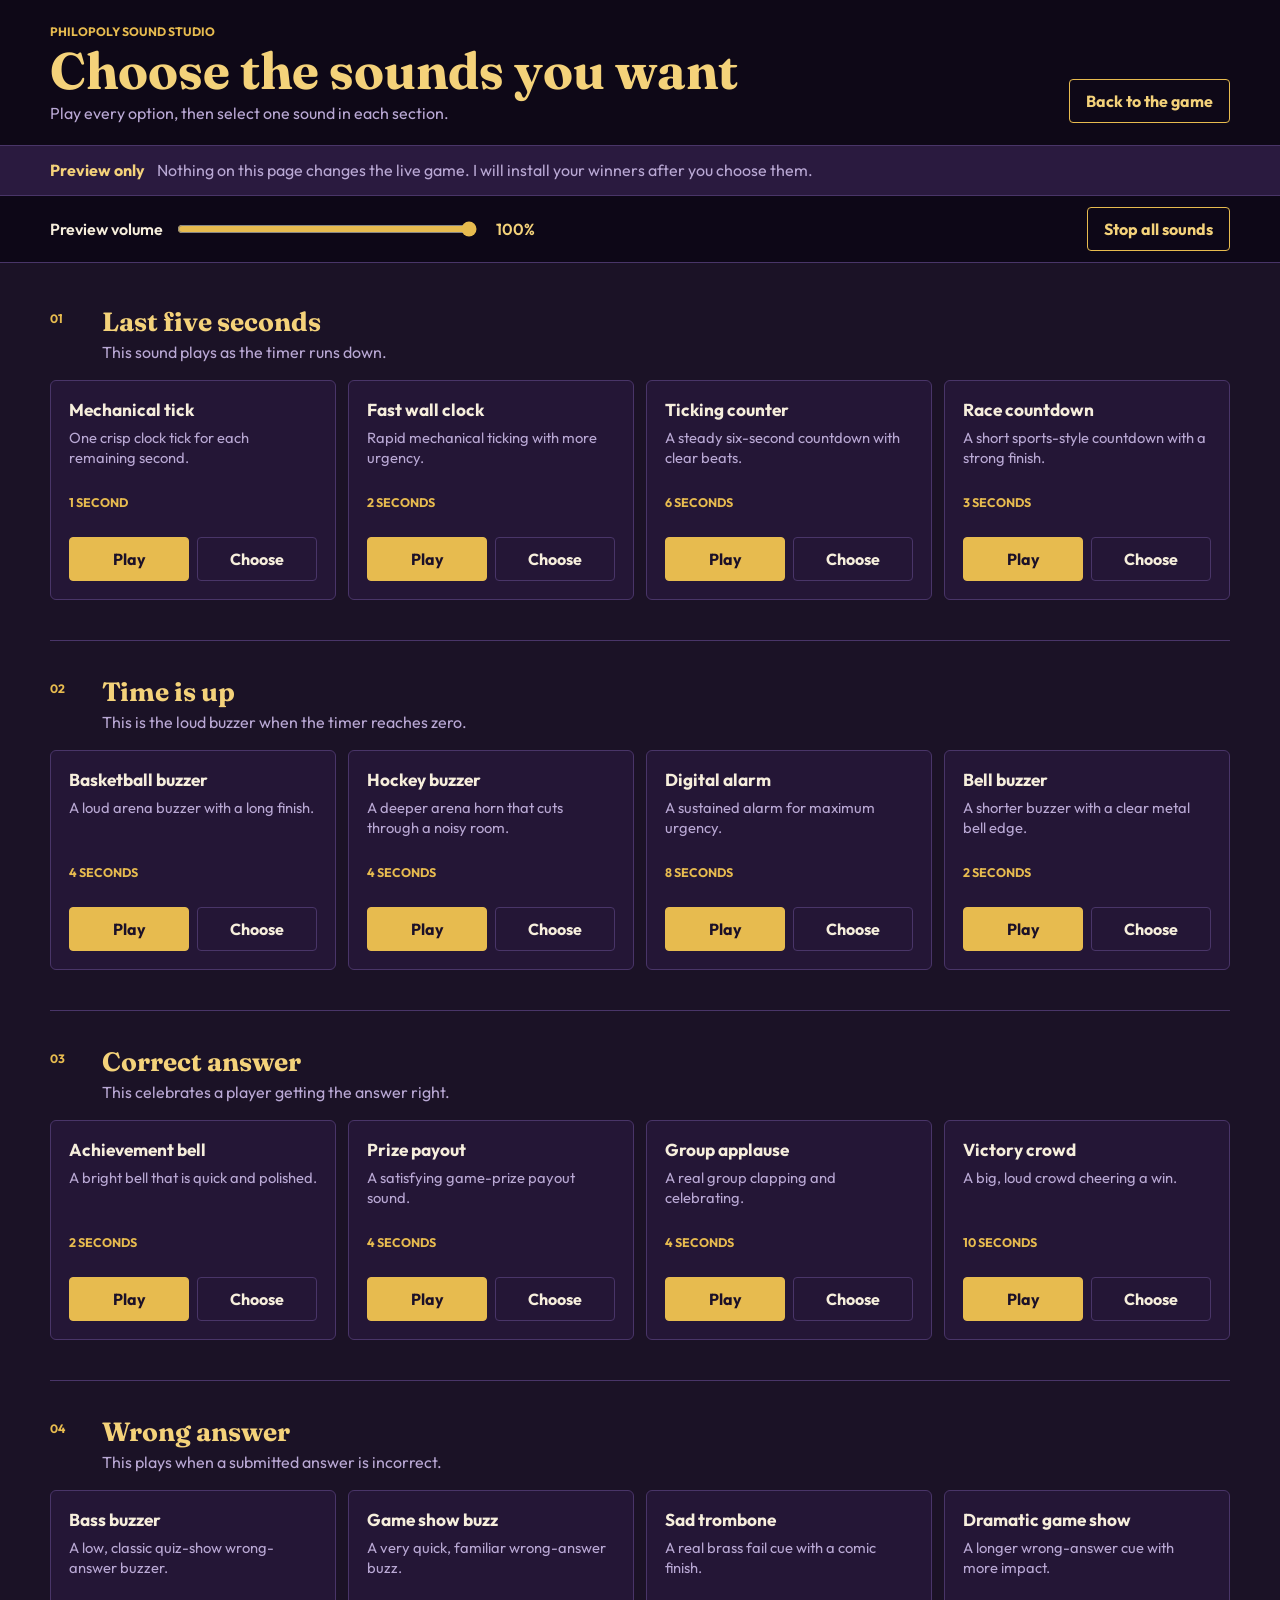
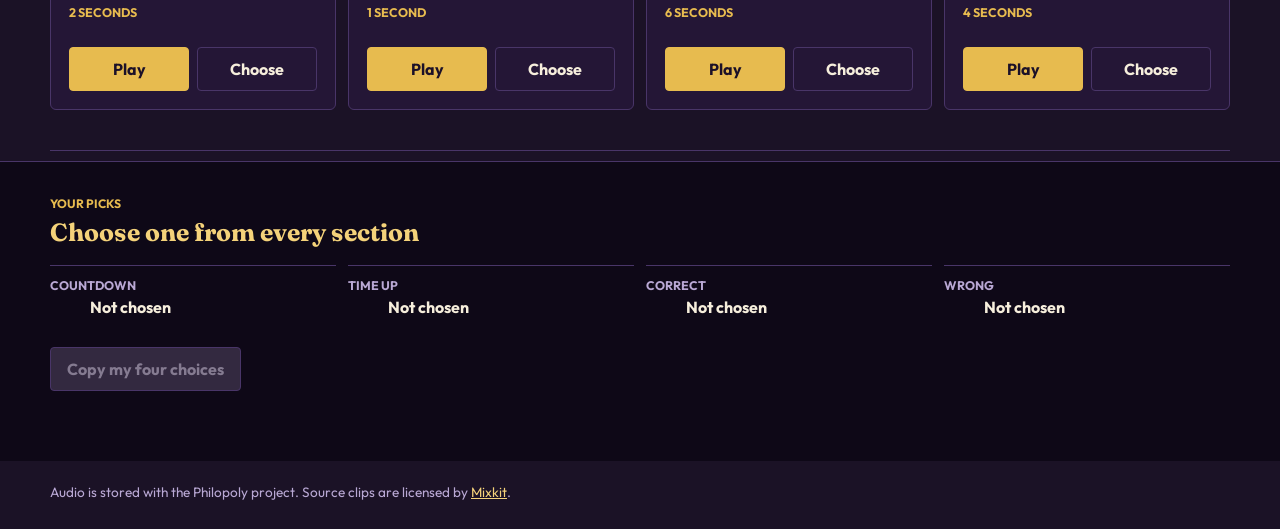
==== sound-audition.html @ 562af966 "Add sound audition page" ====
<!doctype html>
<html lang="en">
  <head>
    <meta charset="utf-8">
    <meta name="viewport" content="width=device-width, initial-scale=1, viewport-fit=cover">
    <meta name="theme-color" content="#1B1226">
    <title>Philopoly Sound Auditions</title>
    <link rel="preconnect" href="https://fonts.googleapis.com">
    <link rel="preconnect" href="https://fonts.gstatic.com" crossorigin>
    <link href="https://fonts.googleapis.com/css2?family=Fraunces:opsz,wght@9..144,600;9..144,750&family=Outfit:wght@400;500;600;700&display=swap" rel="stylesheet">
    <link rel="stylesheet" href="sound-audition.css?v=20260721-1">
    <script defer src="sound-audition.js?v=20260721-1"></script>
  </head>
  <body>
    <header class="page-header">
      <div class="header-inner">
        <div>
          <p class="eyebrow">Philopoly sound studio</p>
          <h1>Choose the sounds you want</h1>
          <p class="intro">Play every option, then select one sound in each section.</p>
        </div>
        <a class="game-link" href="index.html">Back to the game</a>
      </div>
    </header>

    <main>
      <section class="notice-band" aria-label="Preview notice">
        <div class="notice-inner">
          <strong>Preview only</strong>
          <span>Nothing on this page changes the live game. I will install your winners after you choose them.</span>
        </div>
      </section>

      <section class="controls-band" aria-label="Sound preview controls">
        <div class="controls-inner">
          <label class="volume-control" for="previewVolume">
            <span>Preview volume</span>
            <input id="previewVolume" type="range" min="0" max="100" value="100">
            <output id="volumeValue" for="previewVolume">100%</output>
          </label>
          <button class="secondary-button" id="stopAllButton" type="button">Stop all sounds</button>
        </div>
      </section>

      <div class="audition-shell">
        <section class="sound-group" aria-labelledby="countdownHeading">
          <div class="group-heading">
            <p class="section-number">01</p>
            <div>
              <h2 id="countdownHeading">Last five seconds</h2>
              <p>This sound plays as the timer runs down.</p>
            </div>
          </div>
          <div class="option-grid">
            <article class="sound-option">
              <div class="option-copy">
                <p class="sound-name">Mechanical tick</p>
                <p class="sound-note">One crisp clock tick for each remaining second.</p>
                <p class="sound-length">1 second</p>
              </div>
              <div class="option-actions">
                <button class="play-button" type="button" data-audio="countdown-mechanical-tick">Play</button>
                <label class="choice-label"><input type="radio" name="countdown" value="Mechanical tick"><span>Choose</span></label>
              </div>
              <audio id="countdown-mechanical-tick" preload="metadata" src="assets/sound-previews/countdown-mechanical-tick.wav"></audio>
            </article>

            <article class="sound-option">
              <div class="option-copy">
                <p class="sound-name">Fast wall clock</p>
                <p class="sound-note">Rapid mechanical ticking with more urgency.</p>
                <p class="sound-length">2 seconds</p>
              </div>
              <div class="option-actions">
                <button class="play-button" type="button" data-audio="countdown-fast-wall-clock">Play</button>
                <label class="choice-label"><input type="radio" name="countdown" value="Fast wall clock"><span>Choose</span></label>
              </div>
              <audio id="countdown-fast-wall-clock" preload="metadata" src="assets/sound-previews/countdown-fast-wall-clock.wav"></audio>
            </article>

            <article class="sound-option">
              <div class="option-copy">
                <p class="sound-name">Ticking counter</p>
                <p class="sound-note">A steady six-second countdown with clear beats.</p>
                <p class="sound-length">6 seconds</p>
              </div>
              <div class="option-actions">
                <button class="play-button" type="button" data-audio="countdown-ticking-counter">Play</button>
                <label class="choice-label"><input type="radio" name="countdown" value="Ticking counter"><span>Choose</span></label>
              </div>
              <audio id="countdown-ticking-counter" preload="metadata" src="assets/sound-previews/countdown-ticking-counter.wav"></audio>
            </article>

            <article class="sound-option">
              <div class="option-copy">
                <p class="sound-name">Race countdown</p>
                <p class="sound-note">A short sports-style countdown with a strong finish.</p>
                <p class="sound-length">3 seconds</p>
              </div>
              <div class="option-actions">
                <button class="play-button" type="button" data-audio="countdown-race">Play</button>
                <label class="choice-label"><input type="radio" name="countdown" value="Race countdown"><span>Choose</span></label>
              </div>
              <audio id="countdown-race" preload="metadata" src="assets/sound-previews/countdown-race.wav"></audio>
            </article>
          </div>
        </section>

        <section class="sound-group" aria-labelledby="timeHeading">
          <div class="group-heading">
            <p class="section-number">02</p>
            <div>
              <h2 id="timeHeading">Time is up</h2>
              <p>This is the loud buzzer when the timer reaches zero.</p>
            </div>
          </div>
          <div class="option-grid">
            <article class="sound-option">
              <div class="option-copy">
                <p class="sound-name">Basketball buzzer</p>
                <p class="sound-note">A loud arena buzzer with a long finish.</p>
                <p class="sound-length">4 seconds</p>
              </div>
              <div class="option-actions">
                <button class="play-button" type="button" data-audio="time-basketball-buzzer">Play</button>
                <label class="choice-label"><input type="radio" name="time" value="Basketball buzzer"><span>Choose</span></label>
              </div>
              <audio id="time-basketball-buzzer" preload="metadata" src="assets/sound-previews/time-basketball-buzzer.wav"></audio>
            </article>

            <article class="sound-option">
              <div class="option-copy">
                <p class="sound-name">Hockey buzzer</p>
                <p class="sound-note">A deeper arena horn that cuts through a noisy room.</p>
                <p class="sound-length">4 seconds</p>
              </div>
              <div class="option-actions">
                <button class="play-button" type="button" data-audio="time-hockey-buzzer">Play</button>
                <label class="choice-label"><input type="radio" name="time" value="Hockey buzzer"><span>Choose</span></label>
              </div>
              <audio id="time-hockey-buzzer" preload="metadata" src="assets/sound-previews/time-hockey-buzzer.wav"></audio>
            </article>

            <article class="sound-option">
              <div class="option-copy">
                <p class="sound-name">Digital alarm</p>
                <p class="sound-note">A sustained alarm for maximum urgency.</p>
                <p class="sound-length">8 seconds</p>
              </div>
              <div class="option-actions">
                <button class="play-button" type="button" data-audio="time-digital-alarm">Play</button>
                <label class="choice-label"><input type="radio" name="time" value="Digital alarm"><span>Choose</span></label>
              </div>
              <audio id="time-digital-alarm" preload="metadata" src="assets/sound-previews/time-digital-alarm.wav"></audio>
            </article>

            <article class="sound-option">
              <div class="option-copy">
                <p class="sound-name">Bell buzzer</p>
                <p class="sound-note">A shorter buzzer with a clear metal bell edge.</p>
                <p class="sound-length">2 seconds</p>
              </div>
              <div class="option-actions">
                <button class="play-button" type="button" data-audio="time-bell-buzzer">Play</button>
                <label class="choice-label"><input type="radio" name="time" value="Bell buzzer"><span>Choose</span></label>
              </div>
              <audio id="time-bell-buzzer" preload="metadata" src="assets/sound-previews/time-bell-buzzer.wav"></audio>
            </article>
          </div>
        </section>

        <section class="sound-group" aria-labelledby="correctHeading">
          <div class="group-heading">
            <p class="section-number">03</p>
            <div>
              <h2 id="correctHeading">Correct answer</h2>
              <p>This celebrates a player getting the answer right.</p>
            </div>
          </div>
          <div class="option-grid">
            <article class="sound-option">
              <div class="option-copy">
                <p class="sound-name">Achievement bell</p>
                <p class="sound-note">A bright bell that is quick and polished.</p>
                <p class="sound-length">2 seconds</p>
              </div>
              <div class="option-actions">
                <button class="play-button" type="button" data-audio="correct-achievement-bell">Play</button>
                <label class="choice-label"><input type="radio" name="correct" value="Achievement bell"><span>Choose</span></label>
              </div>
              <audio id="correct-achievement-bell" preload="metadata" src="assets/sound-previews/correct-achievement-bell.wav"></audio>
            </article>

            <article class="sound-option">
              <div class="option-copy">
                <p class="sound-name">Prize payout</p>
                <p class="sound-note">A satisfying game-prize payout sound.</p>
                <p class="sound-length">4 seconds</p>
              </div>
              <div class="option-actions">
                <button class="play-button" type="button" data-audio="correct-prize-payout">Play</button>
                <label class="choice-label"><input type="radio" name="correct" value="Prize payout"><span>Choose</span></label>
              </div>
              <audio id="correct-prize-payout" preload="metadata" src="assets/sound-previews/correct-prize-payout.wav"></audio>
            </article>

            <article class="sound-option">
              <div class="option-copy">
                <p class="sound-name">Group applause</p>
                <p class="sound-note">A real group clapping and celebrating.</p>
                <p class="sound-length">4 seconds</p>
              </div>
              <div class="option-actions">
                <button class="play-button" type="button" data-audio="correct-group-applause">Play</button>
                <label class="choice-label"><input type="radio" name="correct" value="Group applause"><span>Choose</span></label>
              </div>
              <audio id="correct-group-applause" preload="metadata" src="assets/sound-previews/correct-group-applause.wav"></audio>
            </article>

            <article class="sound-option">
              <div class="option-copy">
                <p class="sound-name">Victory crowd</p>
                <p class="sound-note">A big, loud crowd cheering a win.</p>
                <p class="sound-length">10 seconds</p>
              </div>
              <div class="option-actions">
                <button class="play-button" type="button" data-audio="correct-victory-crowd">Play</button>
                <label class="choice-label"><input type="radio" name="correct" value="Victory crowd"><span>Choose</span></label>
              </div>
              <audio id="correct-victory-crowd" preload="metadata" src="assets/sound-previews/correct-victory-crowd.wav"></audio>
            </article>
          </div>
        </section>

        <section class="sound-group" aria-labelledby="wrongHeading">
          <div class="group-heading">
            <p class="section-number">04</p>
            <div>
              <h2 id="wrongHeading">Wrong answer</h2>
              <p>This plays when a submitted answer is incorrect.</p>
            </div>
          </div>
          <div class="option-grid">
            <article class="sound-option">
              <div class="option-copy">
                <p class="sound-name">Bass buzzer</p>
                <p class="sound-note">A low, classic quiz-show wrong-answer buzzer.</p>
                <p class="sound-length">2 seconds</p>
              </div>
              <div class="option-actions">
                <button class="play-button" type="button" data-audio="wrong-bass-buzzer">Play</button>
                <label class="choice-label"><input type="radio" name="wrong" value="Bass buzzer"><span>Choose</span></label>
              </div>
              <audio id="wrong-bass-buzzer" preload="metadata" src="assets/sound-previews/wrong-bass-buzzer.wav"></audio>
            </article>

            <article class="sound-option">
              <div class="option-copy">
                <p class="sound-name">Game show buzz</p>
                <p class="sound-note">A very quick, familiar wrong-answer buzz.</p>
                <p class="sound-length">1 second</p>
              </div>
              <div class="option-actions">
                <button class="play-button" type="button" data-audio="wrong-game-show-buzz">Play</button>
                <label class="choice-label"><input type="radio" name="wrong" value="Game show buzz"><span>Choose</span></label>
              </div>
              <audio id="wrong-game-show-buzz" preload="metadata" src="assets/sound-previews/wrong-game-show-buzz.wav"></audio>
            </article>

            <article class="sound-option">
              <div class="option-copy">
                <p class="sound-name">Sad trombone</p>
                <p class="sound-note">A real brass fail cue with a comic finish.</p>
                <p class="sound-length">6 seconds</p>
              </div>
              <div class="option-actions">
                <button class="play-button" type="button" data-audio="wrong-sad-trombone">Play</button>
                <label class="choice-label"><input type="radio" name="wrong" value="Sad trombone"><span>Choose</span></label>
              </div>
              <audio id="wrong-sad-trombone" preload="metadata" src="assets/sound-previews/wrong-sad-trombone.wav"></audio>
            </article>

            <article class="sound-option">
              <div class="option-copy">
                <p class="sound-name">Dramatic game show</p>
                <p class="sound-note">A longer wrong-answer cue with more impact.</p>
                <p class="sound-length">4 seconds</p>
              </div>
              <div class="option-actions">
                <button class="play-button" type="button" data-audio="wrong-dramatic-game-show">Play</button>
                <label class="choice-label"><input type="radio" name="wrong" value="Dramatic game show"><span>Choose</span></label>
              </div>
              <audio id="wrong-dramatic-game-show" preload="metadata" src="assets/sound-previews/wrong-dramatic-game-show.wav"></audio>
            </article>
          </div>
        </section>
      </div>

      <section class="selection-band" aria-labelledby="selectionHeading">
        <div class="selection-inner">
          <div>
            <p class="eyebrow">Your picks</p>
            <h2 id="selectionHeading">Choose one from every section</h2>
          </div>
          <dl class="selection-list">
            <div><dt>Countdown</dt><dd id="countdownChoice">Not chosen</dd></div>
            <div><dt>Time up</dt><dd id="timeChoice">Not chosen</dd></div>
            <div><dt>Correct</dt><dd id="correctChoice">Not chosen</dd></div>
            <div><dt>Wrong</dt><dd id="wrongChoice">Not chosen</dd></div>
          </dl>
          <button class="primary-button" id="copyChoicesButton" type="button" disabled>Copy my four choices</button>
          <p class="copy-status" id="copyStatus" role="status" aria-live="polite"></p>
        </div>
      </section>
    </main>

    <footer class="page-footer">
      <p>Audio is stored with the Philopoly project. Source clips are licensed by <a href="https://mixkit.co/license/#sfxFree" target="_blank" rel="noreferrer">Mixkit</a>.</p>
    </footer>
  </body>
</html>
---- sound-audition.css ----
:root {
  --background: #1b1226;
  --background-deep: #0e0817;
  --surface: #241636;
  --surface-raised: #2b1a44;
  --border: #493568;
  --gold: #e7bb4f;
  --gold-bright: #f4d27a;
  --cream: #f6eedc;
  --lavender: #b9a8d4;
  --green: #51b985;
  --ink: #1c1128;
}

* {
  box-sizing: border-box;
}

html {
  min-height: 100%;
  background: var(--background-deep);
}

body {
  min-height: 100vh;
  margin: 0;
  color: var(--cream);
  background: var(--background);
  font-family: "Outfit", Inter, system-ui, sans-serif;
  letter-spacing: 0;
}

button,
input {
  font: inherit;
}

button,
a,
label {
  touch-action: manipulation;
}

button:focus-visible,
a:focus-visible,
input:focus-visible {
  outline: 2px solid var(--gold-bright);
  outline-offset: 3px;
}

h1,
h2,
p,
dl,
dd {
  margin-top: 0;
}

.page-header {
  border-bottom: 1px solid var(--border);
  background: var(--background-deep);
}

.header-inner,
.notice-inner,
.controls-inner,
.audition-shell,
.selection-inner,
.page-footer {
  width: min(1180px, calc(100% - 32px));
  margin: 0 auto;
}

.header-inner {
  display: flex;
  align-items: flex-end;
  justify-content: space-between;
  gap: 24px;
  padding: 24px 0 22px;
}

.eyebrow,
.section-number {
  margin-bottom: 6px;
  color: var(--gold);
  font-size: 0.76rem;
  font-weight: 700;
  text-transform: uppercase;
}

h1,
h2 {
  font-family: "Fraunces", Georgia, serif;
  color: var(--gold-bright);
}

h1 {
  margin-bottom: 7px;
  font-size: clamp(2rem, 5vw, 3.2rem);
  line-height: 1;
}

.intro {
  margin-bottom: 0;
  color: var(--lavender);
  font-size: 1rem;
}

.game-link,
.primary-button,
.secondary-button,
.play-button {
  display: inline-flex;
  align-items: center;
  justify-content: center;
  min-height: 44px;
  padding: 0 16px;
  border-radius: 4px;
  font-weight: 700;
  text-decoration: none;
  cursor: pointer;
}

.game-link,
.secondary-button {
  border: 1px solid var(--gold);
  color: var(--gold-bright);
  background: transparent;
}

.game-link:hover,
.secondary-button:hover {
  background: rgba(231, 187, 79, 0.1);
}

.notice-band {
  background: #2a1a3f;
  border-bottom: 1px solid var(--border);
}

.notice-inner {
  display: flex;
  gap: 12px;
  padding: 13px 0;
  color: var(--lavender);
  line-height: 1.4;
}

.notice-inner strong {
  flex: 0 0 auto;
  color: var(--gold-bright);
}

.controls-band {
  position: sticky;
  top: 0;
  z-index: 10;
  border-bottom: 1px solid var(--border);
  background: rgba(14, 8, 23, 0.97);
}

.controls-inner {
  display: flex;
  align-items: center;
  justify-content: space-between;
  gap: 20px;
  min-height: 66px;
  padding: 10px 0;
}

.volume-control {
  display: grid;
  grid-template-columns: auto minmax(140px, 300px) 48px;
  align-items: center;
  gap: 12px;
  color: var(--cream);
  font-weight: 600;
}

.volume-control input {
  width: 100%;
  accent-color: var(--gold);
}

.volume-control output {
  color: var(--gold-bright);
  text-align: right;
}

.audition-shell {
  padding: 8px 0 10px;
}

.sound-group {
  padding: 34px 0 40px;
  border-bottom: 1px solid var(--border);
}

.group-heading {
  display: grid;
  grid-template-columns: 42px minmax(0, 1fr);
  gap: 10px;
  margin-bottom: 18px;
}

.group-heading h2 {
  margin-bottom: 4px;
  font-size: 1.65rem;
}

.group-heading p:not(.section-number) {
  margin-bottom: 0;
  color: var(--lavender);
}

.section-number {
  padding-top: 6px;
}

.option-grid {
  display: grid;
  grid-template-columns: repeat(4, minmax(0, 1fr));
  gap: 12px;
}

.sound-option {
  display: flex;
  min-width: 0;
  min-height: 220px;
  flex-direction: column;
  justify-content: space-between;
  gap: 20px;
  padding: 18px;
  border: 1px solid var(--border);
  border-radius: 6px;
  background: var(--surface);
  transition: border-color 150ms ease, background-color 150ms ease, transform 150ms ease;
}

.sound-option:hover {
  border-color: #6b528f;
  transform: translateY(-2px);
}

.sound-option.is-selected {
  border-color: var(--gold);
  background: var(--surface-raised);
  box-shadow: inset 0 0 0 1px var(--gold);
}

.sound-option.is-playing {
  border-color: var(--green);
}

.sound-name {
  margin-bottom: 8px;
  color: var(--cream);
  font-size: 1.08rem;
  font-weight: 700;
  overflow-wrap: anywhere;
}

.sound-note {
  min-height: 3.9em;
  margin-bottom: 10px;
  color: var(--lavender);
  font-size: 0.92rem;
  line-height: 1.4;
}

.sound-length {
  margin-bottom: 0;
  color: var(--gold);
  font-size: 0.78rem;
  font-weight: 700;
  text-transform: uppercase;
}

.option-actions {
  display: grid;
  grid-template-columns: 1fr 1fr;
  gap: 8px;
}

.play-button {
  border: 1px solid var(--gold);
  color: var(--ink);
  background: var(--gold);
}

.play-button:hover {
  background: var(--gold-bright);
}

.play-button[aria-pressed="true"] {
  border-color: var(--green);
  color: var(--cream);
  background: #246341;
}

.choice-label {
  position: relative;
  display: flex;
  align-items: center;
  justify-content: center;
  min-height: 44px;
  padding: 0 10px;
  border: 1px solid var(--border);
  border-radius: 4px;
  color: var(--cream);
  font-weight: 700;
  cursor: pointer;
}

.choice-label:hover {
  border-color: var(--gold);
}

.choice-label input {
  position: absolute;
  width: 1px;
  height: 1px;
  opacity: 0;
}

.choice-label:has(input:checked) {
  border-color: var(--gold);
  color: var(--ink);
  background: var(--gold-bright);
}

.selection-band {
  padding: 34px 0 38px;
  background: var(--background-deep);
  border-top: 1px solid var(--border);
}

.selection-inner h2 {
  margin-bottom: 18px;
  font-size: 1.55rem;
}

.selection-list {
  display: grid;
  grid-template-columns: repeat(4, minmax(0, 1fr));
  gap: 12px;
  margin-bottom: 18px;
}

.selection-list div {
  padding: 12px 0;
  border-top: 1px solid var(--border);
}

.selection-list dt {
  margin-bottom: 4px;
  color: var(--lavender);
  font-size: 0.78rem;
  font-weight: 700;
  text-transform: uppercase;
}

.selection-list dd {
  margin-bottom: 0;
  color: var(--cream);
  font-weight: 700;
  overflow-wrap: anywhere;
}

.primary-button {
  border: 1px solid var(--gold);
  color: var(--ink);
  background: var(--gold);
}

.primary-button:disabled {
  border-color: var(--border);
  color: #857b91;
  background: #332940;
  cursor: not-allowed;
}

.copy-status {
  min-height: 1.4em;
  margin: 10px 0 0;
  color: var(--green);
  font-weight: 600;
}

.page-footer {
  padding: 22px 0 max(28px, env(safe-area-inset-bottom));
  color: var(--lavender);
  font-size: 0.85rem;
}

.page-footer p {
  margin-bottom: 0;
}

.page-footer a {
  color: var(--gold-bright);
}

@media (max-width: 920px) {
  .option-grid,
  .selection-list {
    grid-template-columns: repeat(2, minmax(0, 1fr));
  }
}

@media (max-width: 640px) {
  .header-inner,
  .controls-inner,
  .notice-inner {
    align-items: stretch;
    flex-direction: column;
  }

  .header-inner {
    padding: 20px 0;
  }

  .game-link,
  .secondary-button {
    width: 100%;
  }

  .notice-inner {
    gap: 3px;
  }

  .controls-inner {
    gap: 10px;
  }

  .volume-control {
    grid-template-columns: 1fr 52px;
  }

  .volume-control span {
    grid-column: 1 / -1;
  }

  .option-grid,
  .selection-list {
    grid-template-columns: 1fr;
  }

  .sound-option {
    min-height: 0;
  }

  .sound-note {
    min-height: 0;
  }
}

@media (prefers-reduced-motion: reduce) {
  *,
  *::before,
  *::after {
    scroll-behavior: auto !important;
    transition: none !important;
  }
}
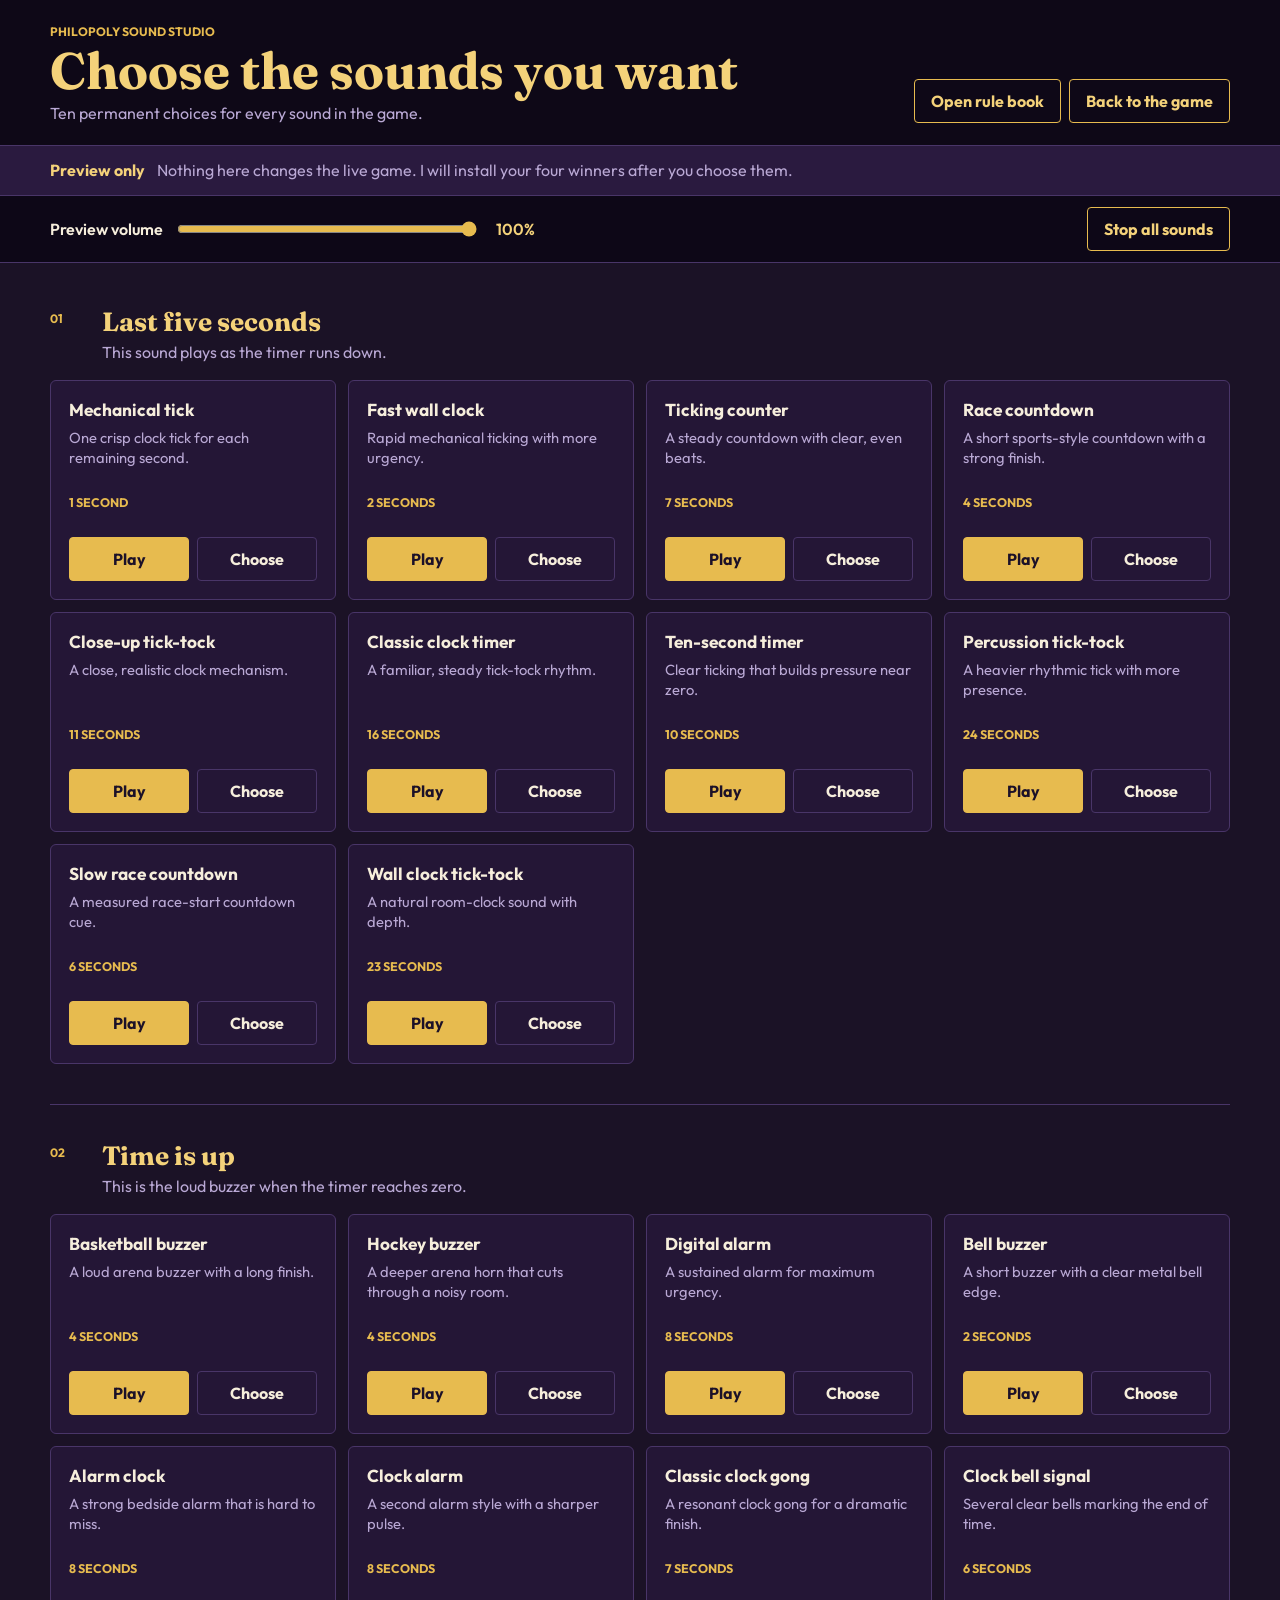
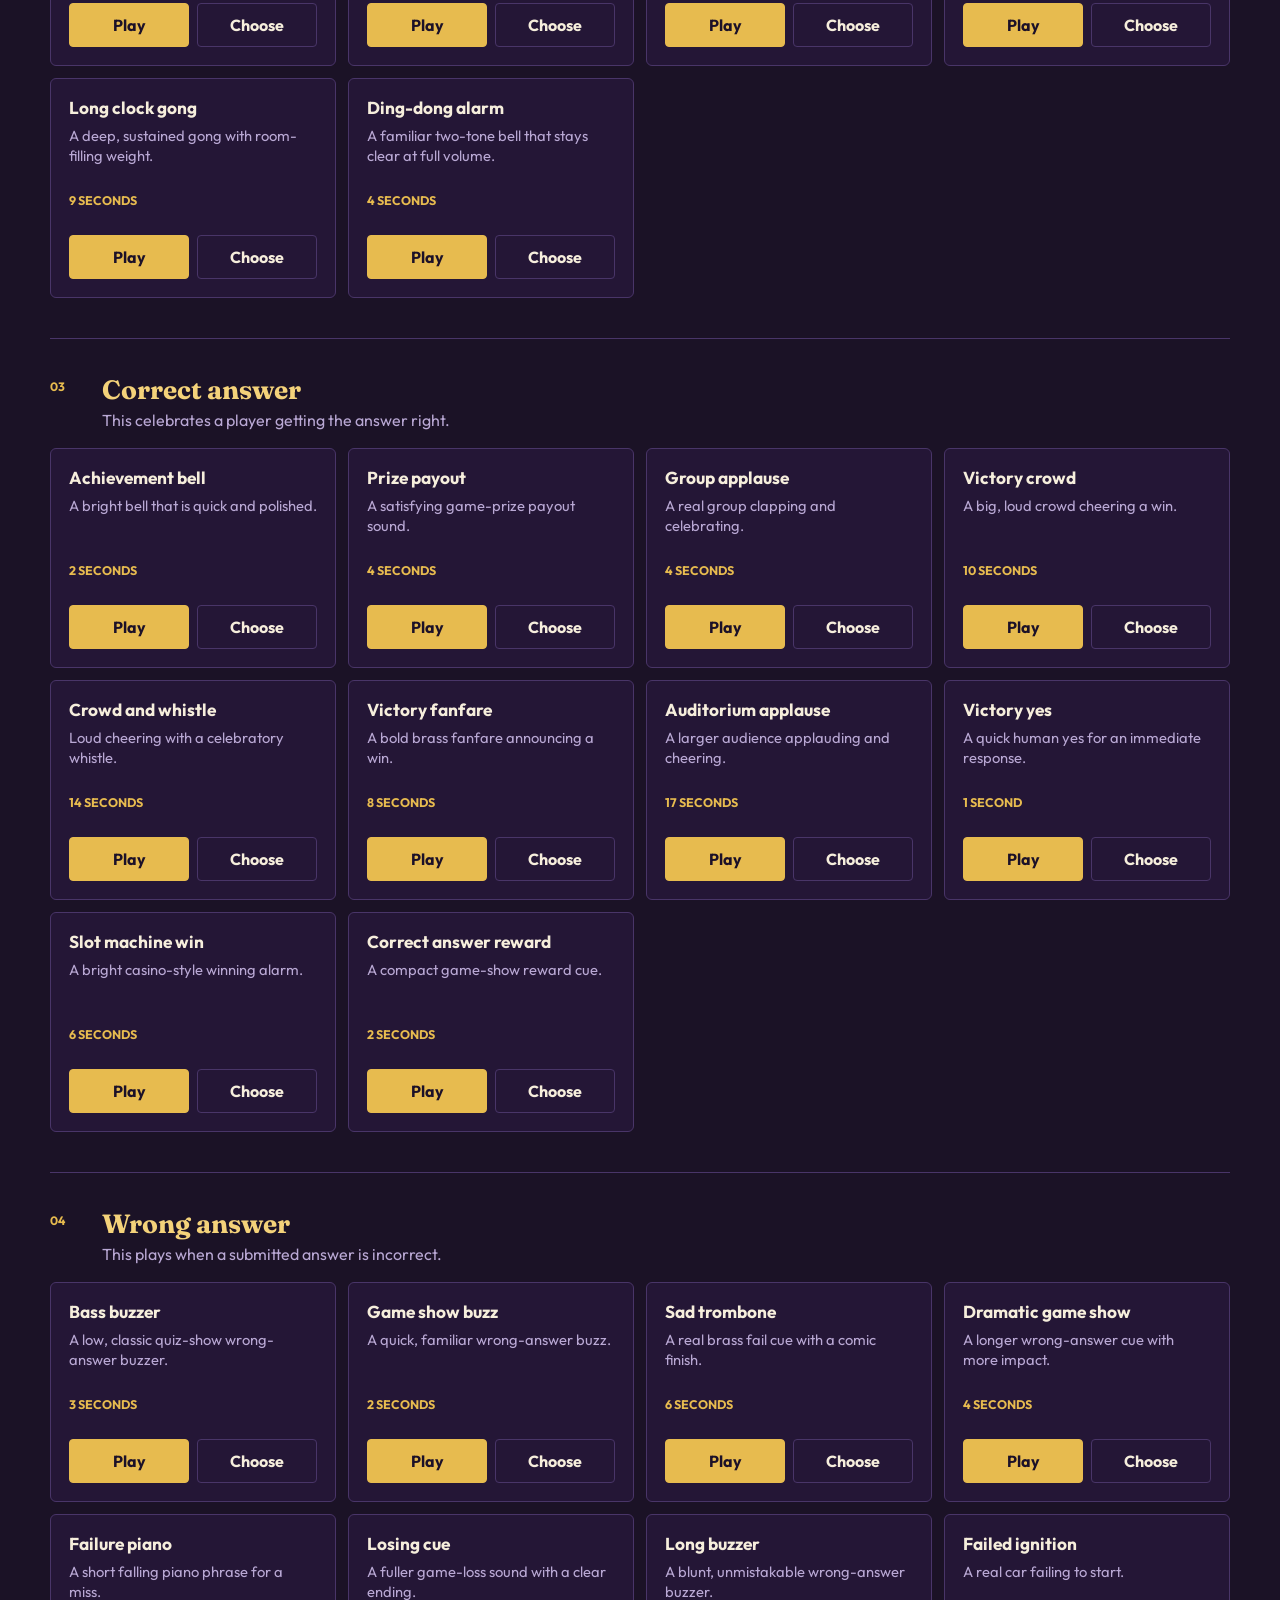
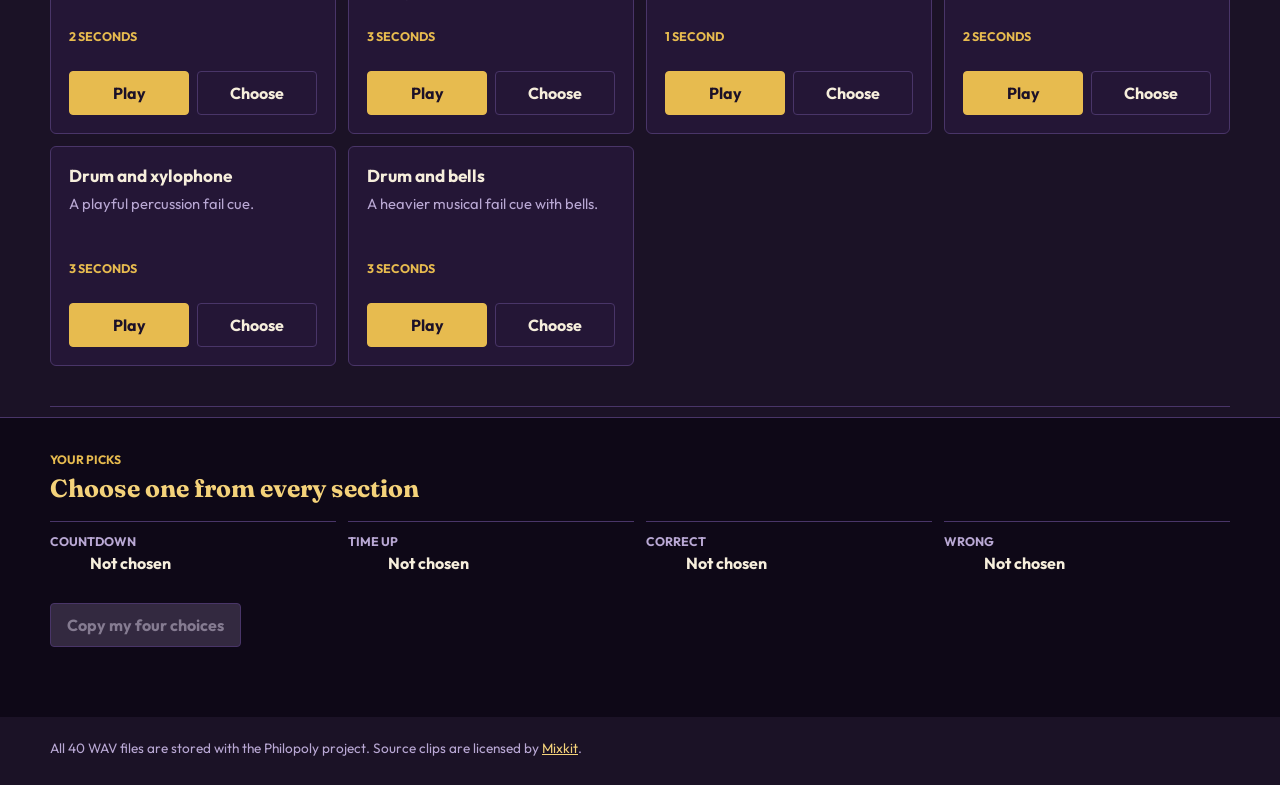
==== commit 6f8c6729: "Fix rule book loading and expand sound auditions" ====
--- a/sound-audition.html
+++ b/sound-audition.html
@@ -8,8 +8,8 @@
     <link rel="preconnect" href="https://fonts.googleapis.com">
     <link rel="preconnect" href="https://fonts.gstatic.com" crossorigin>
     <link href="https://fonts.googleapis.com/css2?family=Fraunces:opsz,wght@9..144,600;9..144,750&family=Outfit:wght@400;500;600;700&display=swap" rel="stylesheet">
-    <link rel="stylesheet" href="sound-audition.css?v=20260721-1">
-    <script defer src="sound-audition.js?v=20260721-1"></script>
+    <link rel="stylesheet" href="sound-audition.css?v=20260721-2">
+    <script defer src="sound-audition.js?v=20260721-2"></script>
   </head>
   <body>
     <header class="page-header">
@@ -17,9 +17,12 @@
         <div>
           <p class="eyebrow">Philopoly sound studio</p>
           <h1>Choose the sounds you want</h1>
-          <p class="intro">Play every option, then select one sound in each section.</p>
+          <p class="intro">Ten permanent choices for every sound in the game.</p>
         </div>
-        <a class="game-link" href="index.html">Back to the game</a>
+        <div class="header-actions">
+          <a class="game-link" href="index.html?open=rules">Open rule book</a>
+          <a class="game-link" href="index.html">Back to the game</a>
+        </div>
       </div>
     </header>
 
@@ -27,7 +30,7 @@
       <section class="notice-band" aria-label="Preview notice">
         <div class="notice-inner">
           <strong>Preview only</strong>
-          <span>Nothing on this page changes the live game. I will install your winners after you choose them.</span>
+          <span>Nothing here changes the live game. I will install your four winners after you choose them.</span>
         </div>
       </section>
 
@@ -51,59 +54,7 @@
               <p>This sound plays as the timer runs down.</p>
             </div>
           </div>
-          <div class="option-grid">
-            <article class="sound-option">
-              <div class="option-copy">
-                <p class="sound-name">Mechanical tick</p>
-                <p class="sound-note">One crisp clock tick for each remaining second.</p>
-                <p class="sound-length">1 second</p>
-              </div>
-              <div class="option-actions">
-                <button class="play-button" type="button" data-audio="countdown-mechanical-tick">Play</button>
-                <label class="choice-label"><input type="radio" name="countdown" value="Mechanical tick"><span>Choose</span></label>
-              </div>
-              <audio id="countdown-mechanical-tick" preload="metadata" src="assets/sound-previews/countdown-mechanical-tick.wav"></audio>
-            </article>
-
-            <article class="sound-option">
-              <div class="option-copy">
-                <p class="sound-name">Fast wall clock</p>
-                <p class="sound-note">Rapid mechanical ticking with more urgency.</p>
-                <p class="sound-length">2 seconds</p>
-              </div>
-              <div class="option-actions">
-                <button class="play-button" type="button" data-audio="countdown-fast-wall-clock">Play</button>
-                <label class="choice-label"><input type="radio" name="countdown" value="Fast wall clock"><span>Choose</span></label>
-              </div>
-              <audio id="countdown-fast-wall-clock" preload="metadata" src="assets/sound-previews/countdown-fast-wall-clock.wav"></audio>
-            </article>
-
-            <article class="sound-option">
-              <div class="option-copy">
-                <p class="sound-name">Ticking counter</p>
-                <p class="sound-note">A steady six-second countdown with clear beats.</p>
-                <p class="sound-length">6 seconds</p>
-              </div>
-              <div class="option-actions">
-                <button class="play-button" type="button" data-audio="countdown-ticking-counter">Play</button>
-                <label class="choice-label"><input type="radio" name="countdown" value="Ticking counter"><span>Choose</span></label>
-              </div>
-              <audio id="countdown-ticking-counter" preload="metadata" src="assets/sound-previews/countdown-ticking-counter.wav"></audio>
-            </article>
-
-            <article class="sound-option">
-              <div class="option-copy">
-                <p class="sound-name">Race countdown</p>
-                <p class="sound-note">A short sports-style countdown with a strong finish.</p>
-                <p class="sound-length">3 seconds</p>
-              </div>
-              <div class="option-actions">
-                <button class="play-button" type="button" data-audio="countdown-race">Play</button>
-                <label class="choice-label"><input type="radio" name="countdown" value="Race countdown"><span>Choose</span></label>
-              </div>
-              <audio id="countdown-race" preload="metadata" src="assets/sound-previews/countdown-race.wav"></audio>
-            </article>
-          </div>
+          <div class="option-grid" id="countdownOptions"></div>
         </section>
 
         <section class="sound-group" aria-labelledby="timeHeading">
@@ -114,59 +65,7 @@
               <p>This is the loud buzzer when the timer reaches zero.</p>
             </div>
           </div>
-          <div class="option-grid">
-            <article class="sound-option">
-              <div class="option-copy">
-                <p class="sound-name">Basketball buzzer</p>
-                <p class="sound-note">A loud arena buzzer with a long finish.</p>
-                <p class="sound-length">4 seconds</p>
-              </div>
-              <div class="option-actions">
-                <button class="play-button" type="button" data-audio="time-basketball-buzzer">Play</button>
-                <label class="choice-label"><input type="radio" name="time" value="Basketball buzzer"><span>Choose</span></label>
-              </div>
-              <audio id="time-basketball-buzzer" preload="metadata" src="assets/sound-previews/time-basketball-buzzer.wav"></audio>
-            </article>
-
-            <article class="sound-option">
-              <div class="option-copy">
-                <p class="sound-name">Hockey buzzer</p>
-                <p class="sound-note">A deeper arena horn that cuts through a noisy room.</p>
-                <p class="sound-length">4 seconds</p>
-              </div>
-              <div class="option-actions">
-                <button class="play-button" type="button" data-audio="time-hockey-buzzer">Play</button>
-                <label class="choice-label"><input type="radio" name="time" value="Hockey buzzer"><span>Choose</span></label>
-              </div>
-              <audio id="time-hockey-buzzer" preload="metadata" src="assets/sound-previews/time-hockey-buzzer.wav"></audio>
-            </article>
-
-            <article class="sound-option">
-              <div class="option-copy">
-                <p class="sound-name">Digital alarm</p>
-                <p class="sound-note">A sustained alarm for maximum urgency.</p>
-                <p class="sound-length">8 seconds</p>
-              </div>
-              <div class="option-actions">
-                <button class="play-button" type="button" data-audio="time-digital-alarm">Play</button>
-                <label class="choice-label"><input type="radio" name="time" value="Digital alarm"><span>Choose</span></label>
-              </div>
-              <audio id="time-digital-alarm" preload="metadata" src="assets/sound-previews/time-digital-alarm.wav"></audio>
-            </article>
-
-            <article class="sound-option">
-              <div class="option-copy">
-                <p class="sound-name">Bell buzzer</p>
-                <p class="sound-note">A shorter buzzer with a clear metal bell edge.</p>
-                <p class="sound-length">2 seconds</p>
-              </div>
-              <div class="option-actions">
-                <button class="play-button" type="button" data-audio="time-bell-buzzer">Play</button>
-                <label class="choice-label"><input type="radio" name="time" value="Bell buzzer"><span>Choose</span></label>
-              </div>
-              <audio id="time-bell-buzzer" preload="metadata" src="assets/sound-previews/time-bell-buzzer.wav"></audio>
-            </article>
-          </div>
+          <div class="option-grid" id="timeOptions"></div>
         </section>
 
         <section class="sound-group" aria-labelledby="correctHeading">
@@ -177,59 +76,7 @@
               <p>This celebrates a player getting the answer right.</p>
             </div>
           </div>
-          <div class="option-grid">
-            <article class="sound-option">
-              <div class="option-copy">
-                <p class="sound-name">Achievement bell</p>
-                <p class="sound-note">A bright bell that is quick and polished.</p>
-                <p class="sound-length">2 seconds</p>
-              </div>
-              <div class="option-actions">
-                <button class="play-button" type="button" data-audio="correct-achievement-bell">Play</button>
-                <label class="choice-label"><input type="radio" name="correct" value="Achievement bell"><span>Choose</span></label>
-              </div>
-              <audio id="correct-achievement-bell" preload="metadata" src="assets/sound-previews/correct-achievement-bell.wav"></audio>
-            </article>
-
-            <article class="sound-option">
-              <div class="option-copy">
-                <p class="sound-name">Prize payout</p>
-                <p class="sound-note">A satisfying game-prize payout sound.</p>
-                <p class="sound-length">4 seconds</p>
-              </div>
-              <div class="option-actions">
-                <button class="play-button" type="button" data-audio="correct-prize-payout">Play</button>
-                <label class="choice-label"><input type="radio" name="correct" value="Prize payout"><span>Choose</span></label>
-              </div>
-              <audio id="correct-prize-payout" preload="metadata" src="assets/sound-previews/correct-prize-payout.wav"></audio>
-            </article>
-
-            <article class="sound-option">
-              <div class="option-copy">
-                <p class="sound-name">Group applause</p>
-                <p class="sound-note">A real group clapping and celebrating.</p>
-                <p class="sound-length">4 seconds</p>
-              </div>
-              <div class="option-actions">
-                <button class="play-button" type="button" data-audio="correct-group-applause">Play</button>
-                <label class="choice-label"><input type="radio" name="correct" value="Group applause"><span>Choose</span></label>
-              </div>
-              <audio id="correct-group-applause" preload="metadata" src="assets/sound-previews/correct-group-applause.wav"></audio>
-            </article>
-
-            <article class="sound-option">
-              <div class="option-copy">
-                <p class="sound-name">Victory crowd</p>
-                <p class="sound-note">A big, loud crowd cheering a win.</p>
-                <p class="sound-length">10 seconds</p>
-              </div>
-              <div class="option-actions">
-                <button class="play-button" type="button" data-audio="correct-victory-crowd">Play</button>
-                <label class="choice-label"><input type="radio" name="correct" value="Victory crowd"><span>Choose</span></label>
-              </div>
-              <audio id="correct-victory-crowd" preload="metadata" src="assets/sound-previews/correct-victory-crowd.wav"></audio>
-            </article>
-          </div>
+          <div class="option-grid" id="correctOptions"></div>
         </section>
 
         <section class="sound-group" aria-labelledby="wrongHeading">
@@ -240,59 +87,7 @@
               <p>This plays when a submitted answer is incorrect.</p>
             </div>
           </div>
-          <div class="option-grid">
-            <article class="sound-option">
-              <div class="option-copy">
-                <p class="sound-name">Bass buzzer</p>
-                <p class="sound-note">A low, classic quiz-show wrong-answer buzzer.</p>
-                <p class="sound-length">2 seconds</p>
-              </div>
-              <div class="option-actions">
-                <button class="play-button" type="button" data-audio="wrong-bass-buzzer">Play</button>
-                <label class="choice-label"><input type="radio" name="wrong" value="Bass buzzer"><span>Choose</span></label>
-              </div>
-              <audio id="wrong-bass-buzzer" preload="metadata" src="assets/sound-previews/wrong-bass-buzzer.wav"></audio>
-            </article>
-
-            <article class="sound-option">
-              <div class="option-copy">
-                <p class="sound-name">Game show buzz</p>
-                <p class="sound-note">A very quick, familiar wrong-answer buzz.</p>
-                <p class="sound-length">1 second</p>
-              </div>
-              <div class="option-actions">
-                <button class="play-button" type="button" data-audio="wrong-game-show-buzz">Play</button>
-                <label class="choice-label"><input type="radio" name="wrong" value="Game show buzz"><span>Choose</span></label>
-              </div>
-              <audio id="wrong-game-show-buzz" preload="metadata" src="assets/sound-previews/wrong-game-show-buzz.wav"></audio>
-            </article>
-
-            <article class="sound-option">
-              <div class="option-copy">
-                <p class="sound-name">Sad trombone</p>
-                <p class="sound-note">A real brass fail cue with a comic finish.</p>
-                <p class="sound-length">6 seconds</p>
-              </div>
-              <div class="option-actions">
-                <button class="play-button" type="button" data-audio="wrong-sad-trombone">Play</button>
-                <label class="choice-label"><input type="radio" name="wrong" value="Sad trombone"><span>Choose</span></label>
-              </div>
-              <audio id="wrong-sad-trombone" preload="metadata" src="assets/sound-previews/wrong-sad-trombone.wav"></audio>
-            </article>
-
-            <article class="sound-option">
-              <div class="option-copy">
-                <p class="sound-name">Dramatic game show</p>
-                <p class="sound-note">A longer wrong-answer cue with more impact.</p>
-                <p class="sound-length">4 seconds</p>
-              </div>
-              <div class="option-actions">
-                <button class="play-button" type="button" data-audio="wrong-dramatic-game-show">Play</button>
-                <label class="choice-label"><input type="radio" name="wrong" value="Dramatic game show"><span>Choose</span></label>
-              </div>
-              <audio id="wrong-dramatic-game-show" preload="metadata" src="assets/sound-previews/wrong-dramatic-game-show.wav"></audio>
-            </article>
-          </div>
+          <div class="option-grid" id="wrongOptions"></div>
         </section>
       </div>
 
@@ -315,7 +110,7 @@
     </main>
 
     <footer class="page-footer">
-      <p>Audio is stored with the Philopoly project. Source clips are licensed by <a href="https://mixkit.co/license/#sfxFree" target="_blank" rel="noreferrer">Mixkit</a>.</p>
+      <p>All 40 WAV files are stored with the Philopoly project. Source clips are licensed by <a href="https://mixkit.co/license/#sfxFree" target="_blank" rel="noreferrer">Mixkit</a>.</p>
     </footer>
   </body>
 </html>
--- a/sound-audition.css
+++ b/sound-audition.css
@@ -106,6 +106,12 @@
   font-size: 1rem;
 }
 
+.header-actions {
+  display: flex;
+  flex: 0 0 auto;
+  gap: 8px;
+}
+
 .game-link,
 .primary-button,
 .secondary-button,
@@ -425,6 +431,11 @@
     width: 100%;
   }
 
+  .header-actions {
+    width: 100%;
+    flex-direction: column;
+  }
+
   .notice-inner {
     gap: 3px;
   }
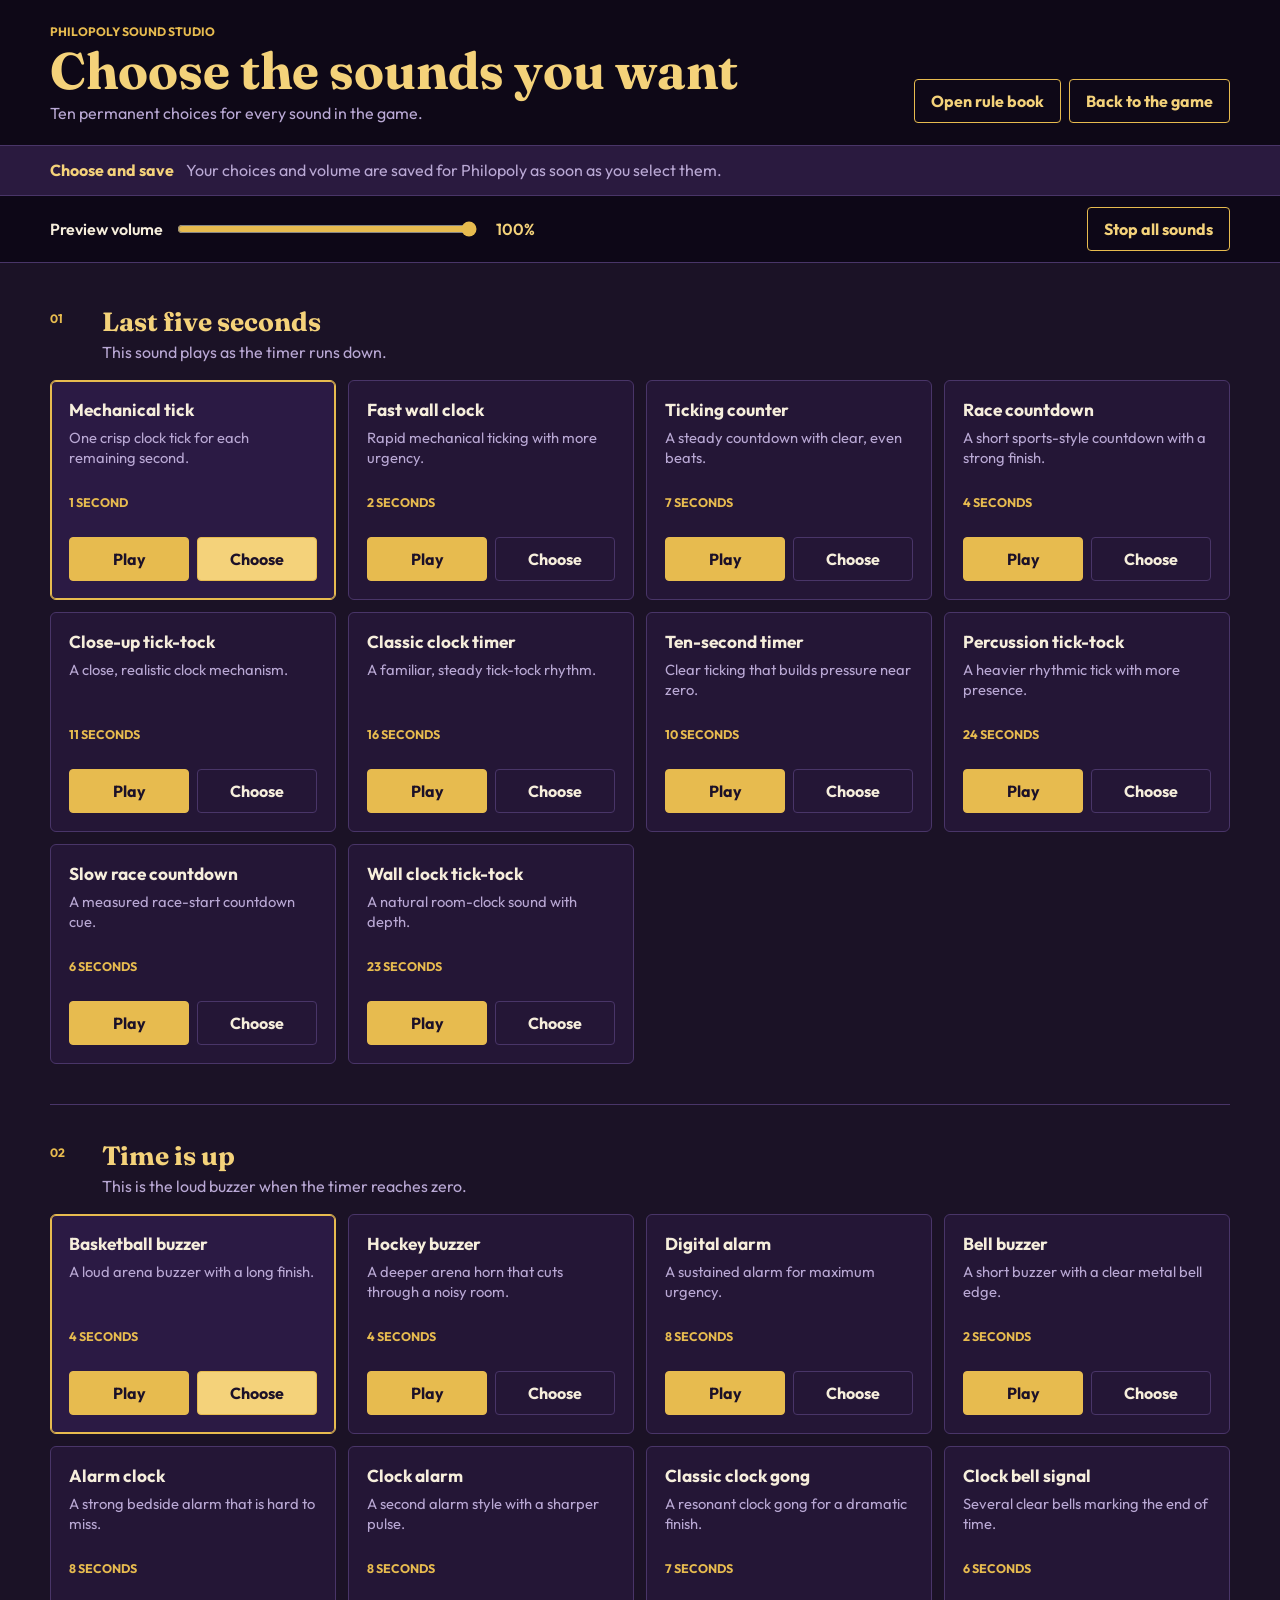
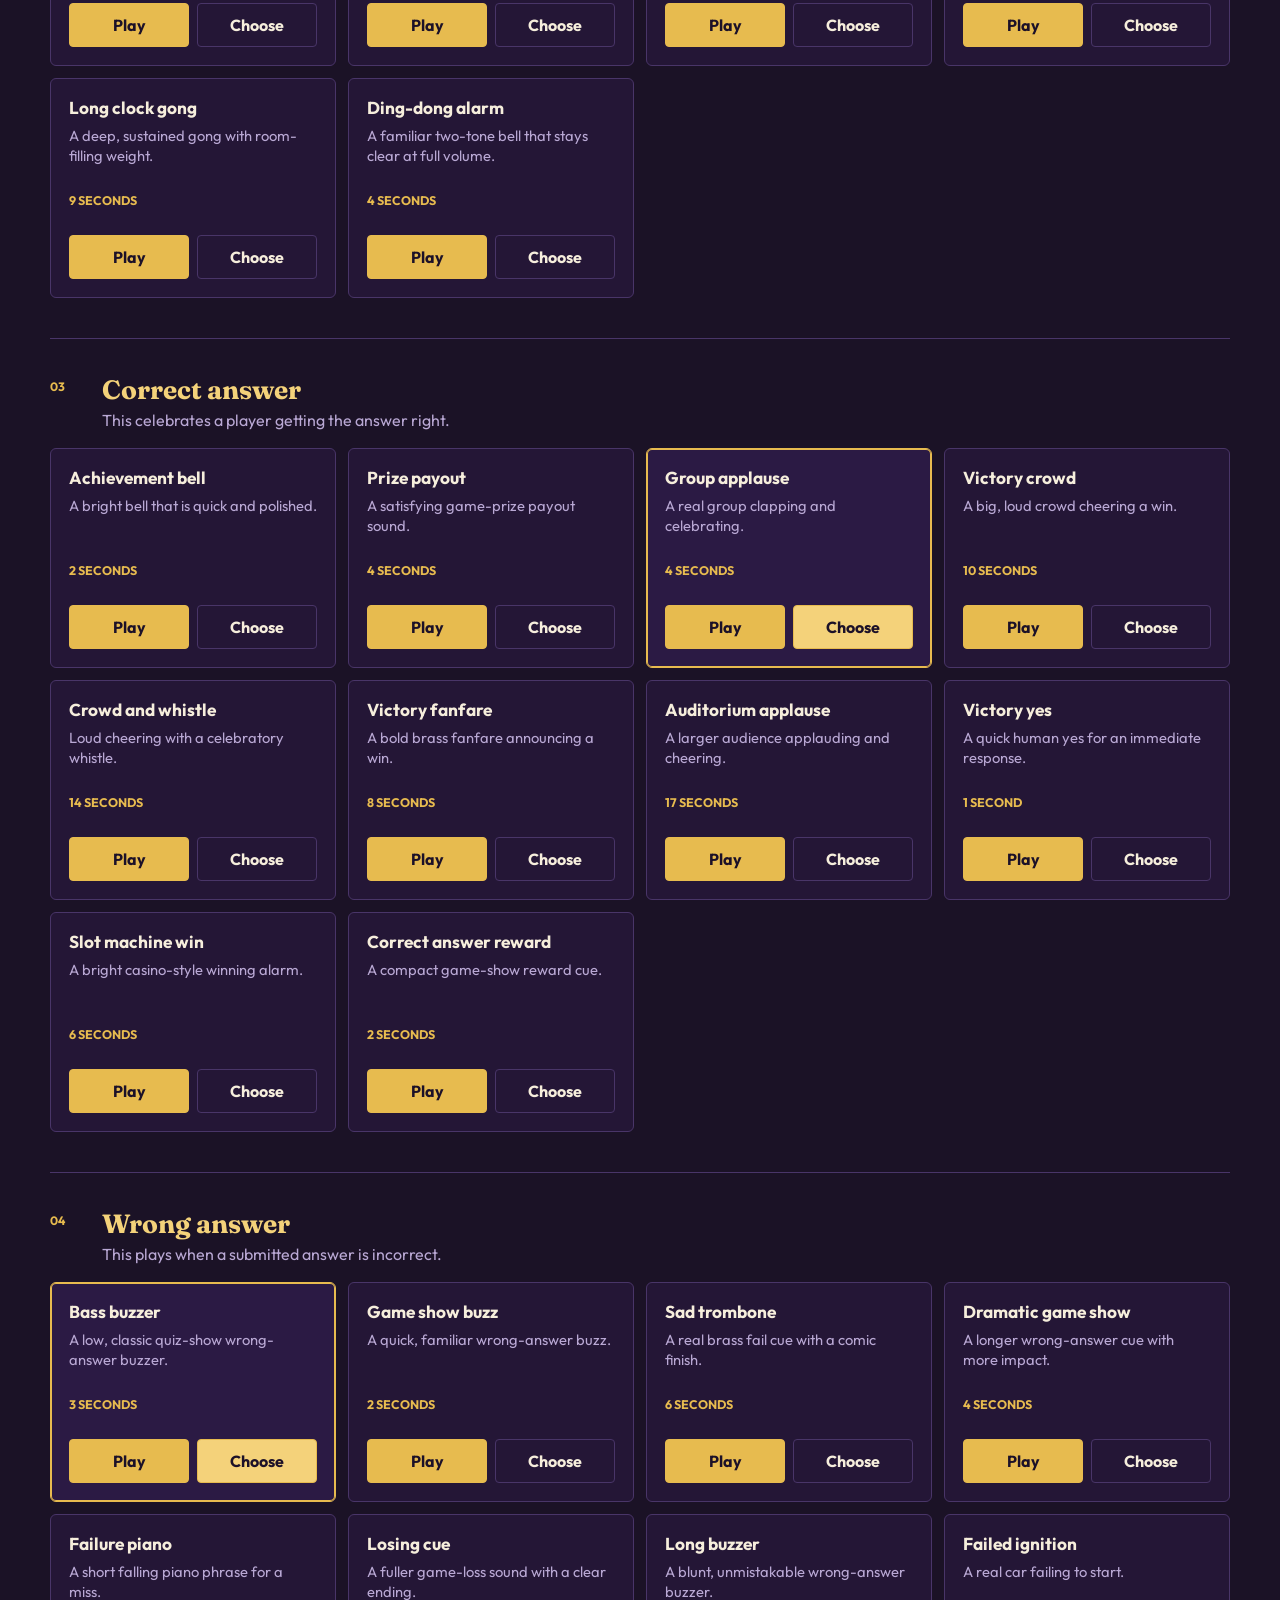
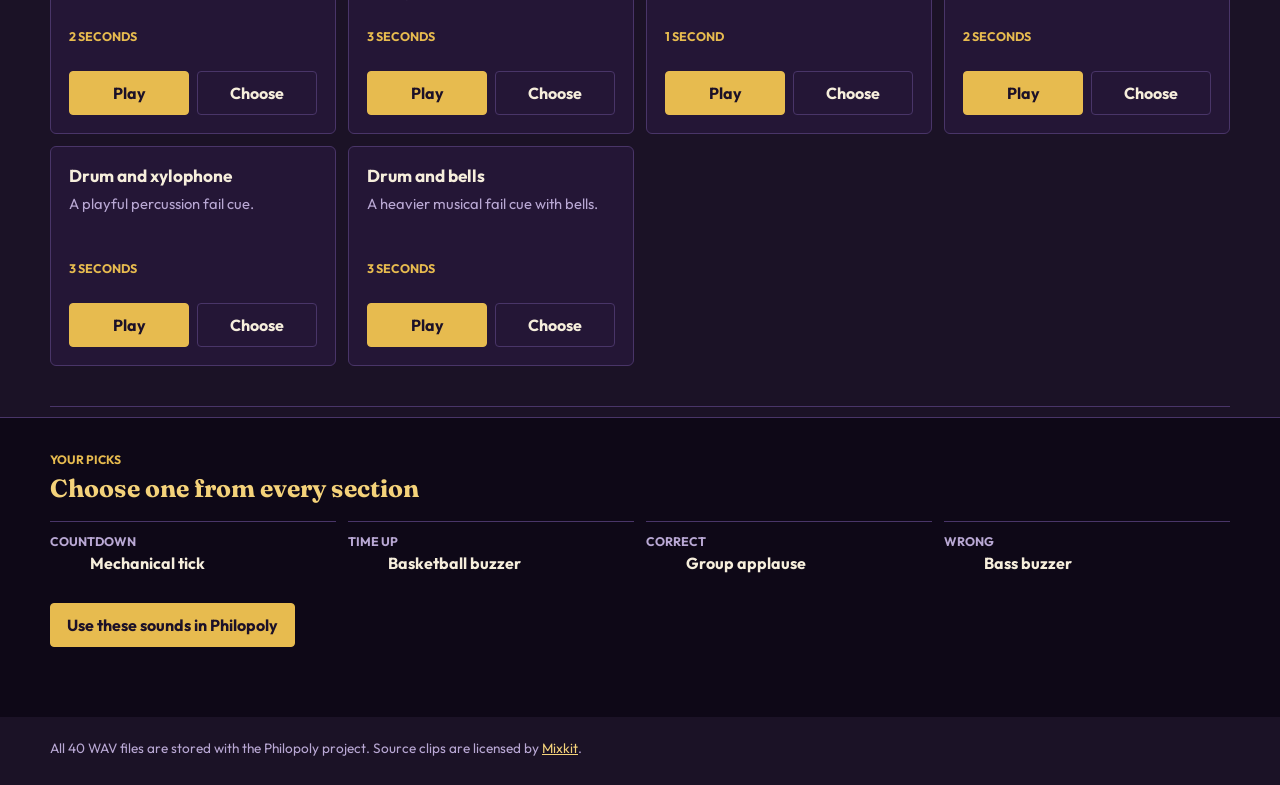
==== commit a63957be: "Save sound-board choices for gameplay" ====
--- a/sound-audition.html
+++ b/sound-audition.html
@@ -9,7 +9,7 @@
     <link rel="preconnect" href="https://fonts.gstatic.com" crossorigin>
     <link href="https://fonts.googleapis.com/css2?family=Fraunces:opsz,wght@9..144,600;9..144,750&family=Outfit:wght@400;500;600;700&display=swap" rel="stylesheet">
     <link rel="stylesheet" href="sound-audition.css?v=20260721-2">
-    <script defer src="sound-audition.js?v=20260721-2"></script>
+    <script defer src="sound-audition.js?v=20260823-1"></script>
   </head>
   <body>
     <header class="page-header">
@@ -29,8 +29,8 @@
     <main>
       <section class="notice-band" aria-label="Preview notice">
         <div class="notice-inner">
-          <strong>Preview only</strong>
-          <span>Nothing here changes the live game. I will install your four winners after you choose them.</span>
+          <strong>Choose and save</strong>
+          <span>Your choices and volume are saved for Philopoly as soon as you select them.</span>
         </div>
       </section>
 
@@ -103,7 +103,7 @@
             <div><dt>Correct</dt><dd id="correctChoice">Not chosen</dd></div>
             <div><dt>Wrong</dt><dd id="wrongChoice">Not chosen</dd></div>
           </dl>
-          <button class="primary-button" id="copyChoicesButton" type="button" disabled>Copy my four choices</button>
+          <button class="primary-button" id="useChoicesButton" type="button" disabled>Use these sounds in Philopoly</button>
           <p class="copy-status" id="copyStatus" role="status" aria-live="polite"></p>
         </div>
       </section>
@@ -114,3 +114,4 @@
     </footer>
   </body>
 </html>
+
